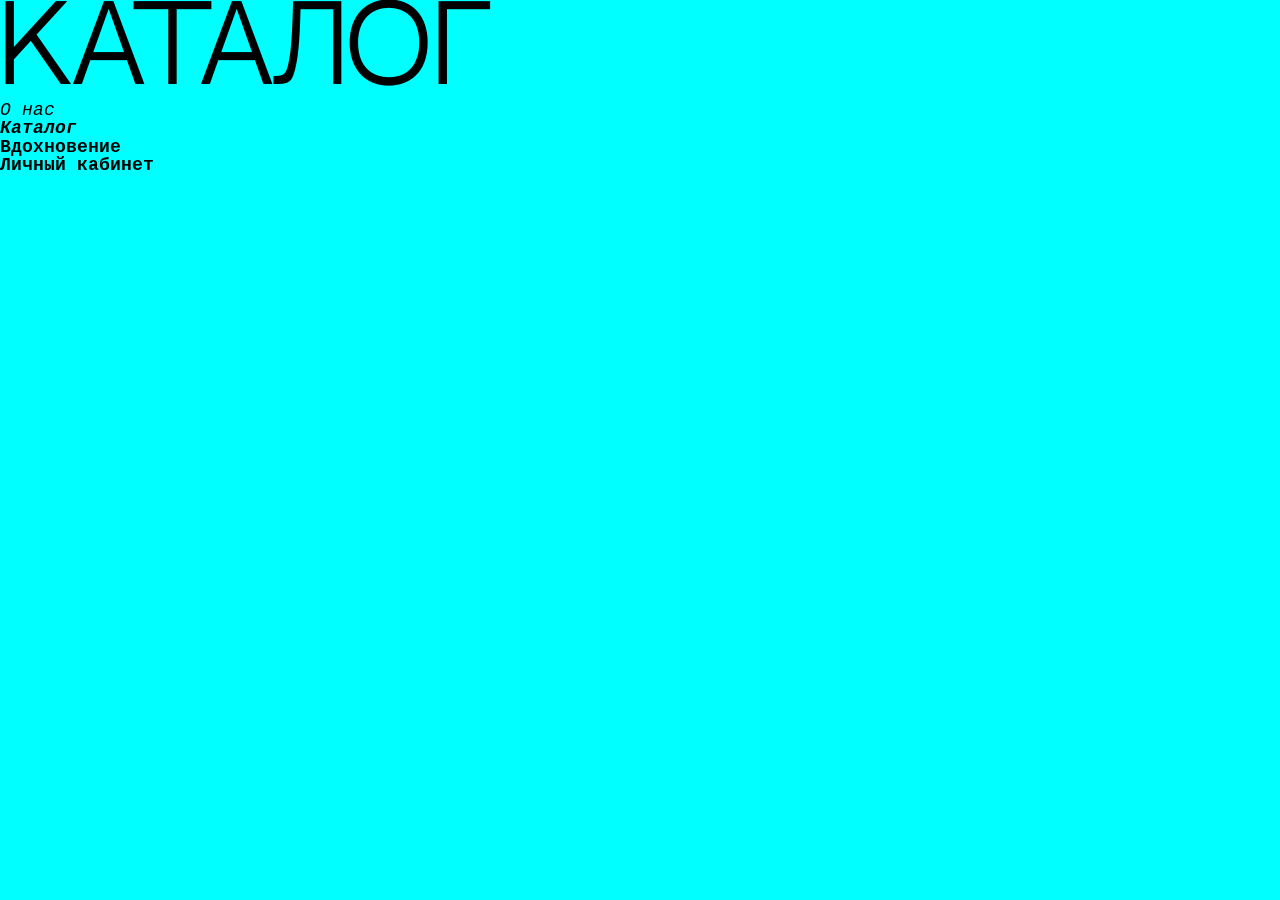
==== index.html @ 0a9f6897 "Initial commit" ====
<!doctype html>
<html lang="ru">
  <head>
    <meta charset="UTF-8" />
    <meta name="viewport" content="width=device-width, initial-scale=1.0" />
    <title>Vintage camera</title>
    <link rel="stylesheet" href="stylesheet/style.css" />
    <script src="javascripts/scripts.js" defer></script>
    <link rel="icon" href="./images/vin_cam_icon.ico" type="image/x-ico" />
    <meta property="og:title" content="вновь" />
    <meta property="og:title" content="website" />
  </head>
  <body>
    <p>Каталог</p>
    <p>О нас</p>
    <p>Каталог</p>
    <p>Вдохновение</p>
    <p>Личный кабинет</p>
  </body>
</html>
---- stylesheet/style.css ----
@import 'reset.css';
@import 'fonts.css';
@import 'layout.css';
@import 'adaptive.css';
@import 'animation.css';
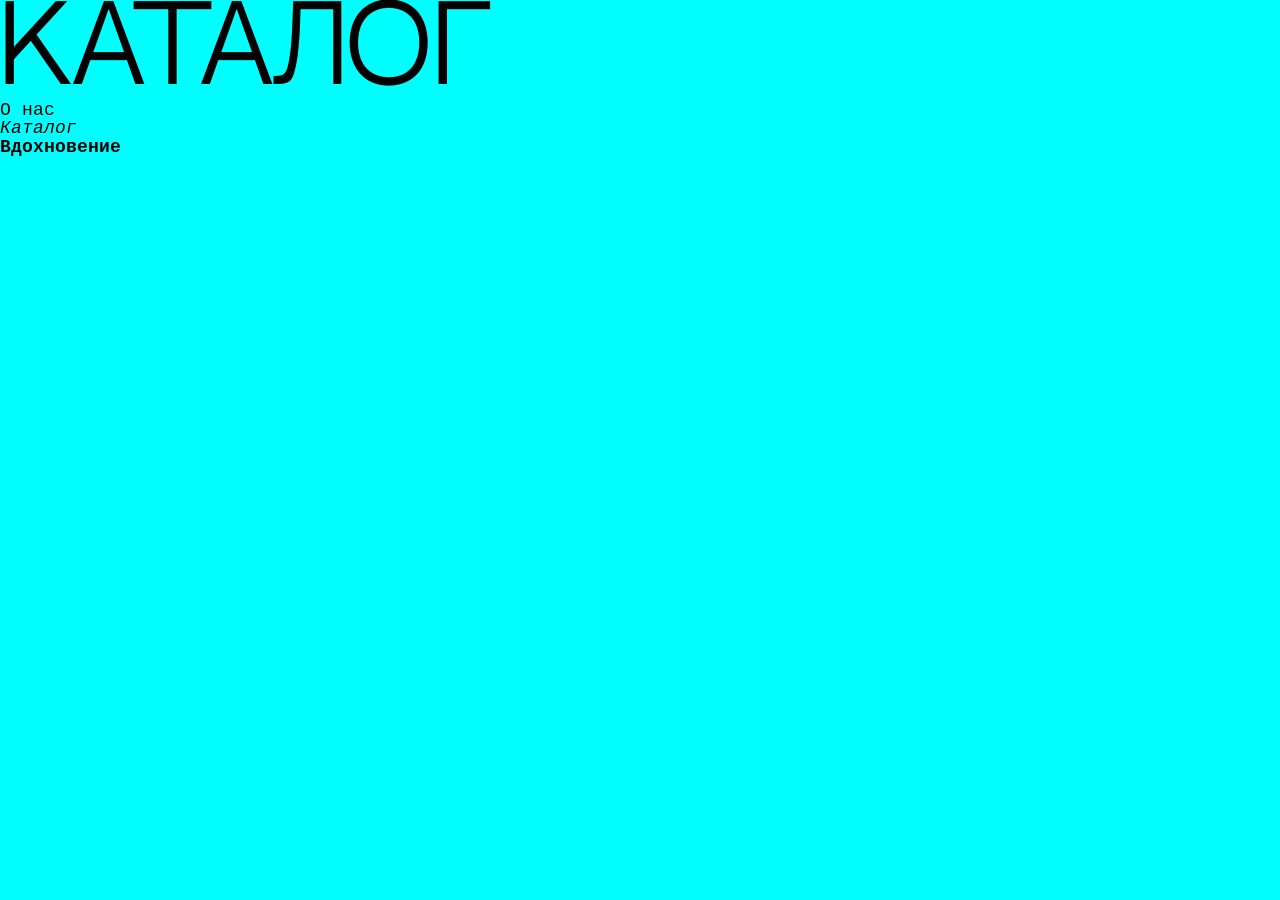
==== commit 834af64d: "." ====
--- a/index.html
+++ b/index.html
@@ -15,6 +15,5 @@
     <p>О нас</p>
     <p>Каталог</p>
     <p>Вдохновение</p>
-    <p>Личный кабинет</p>
   </body>
 </html>
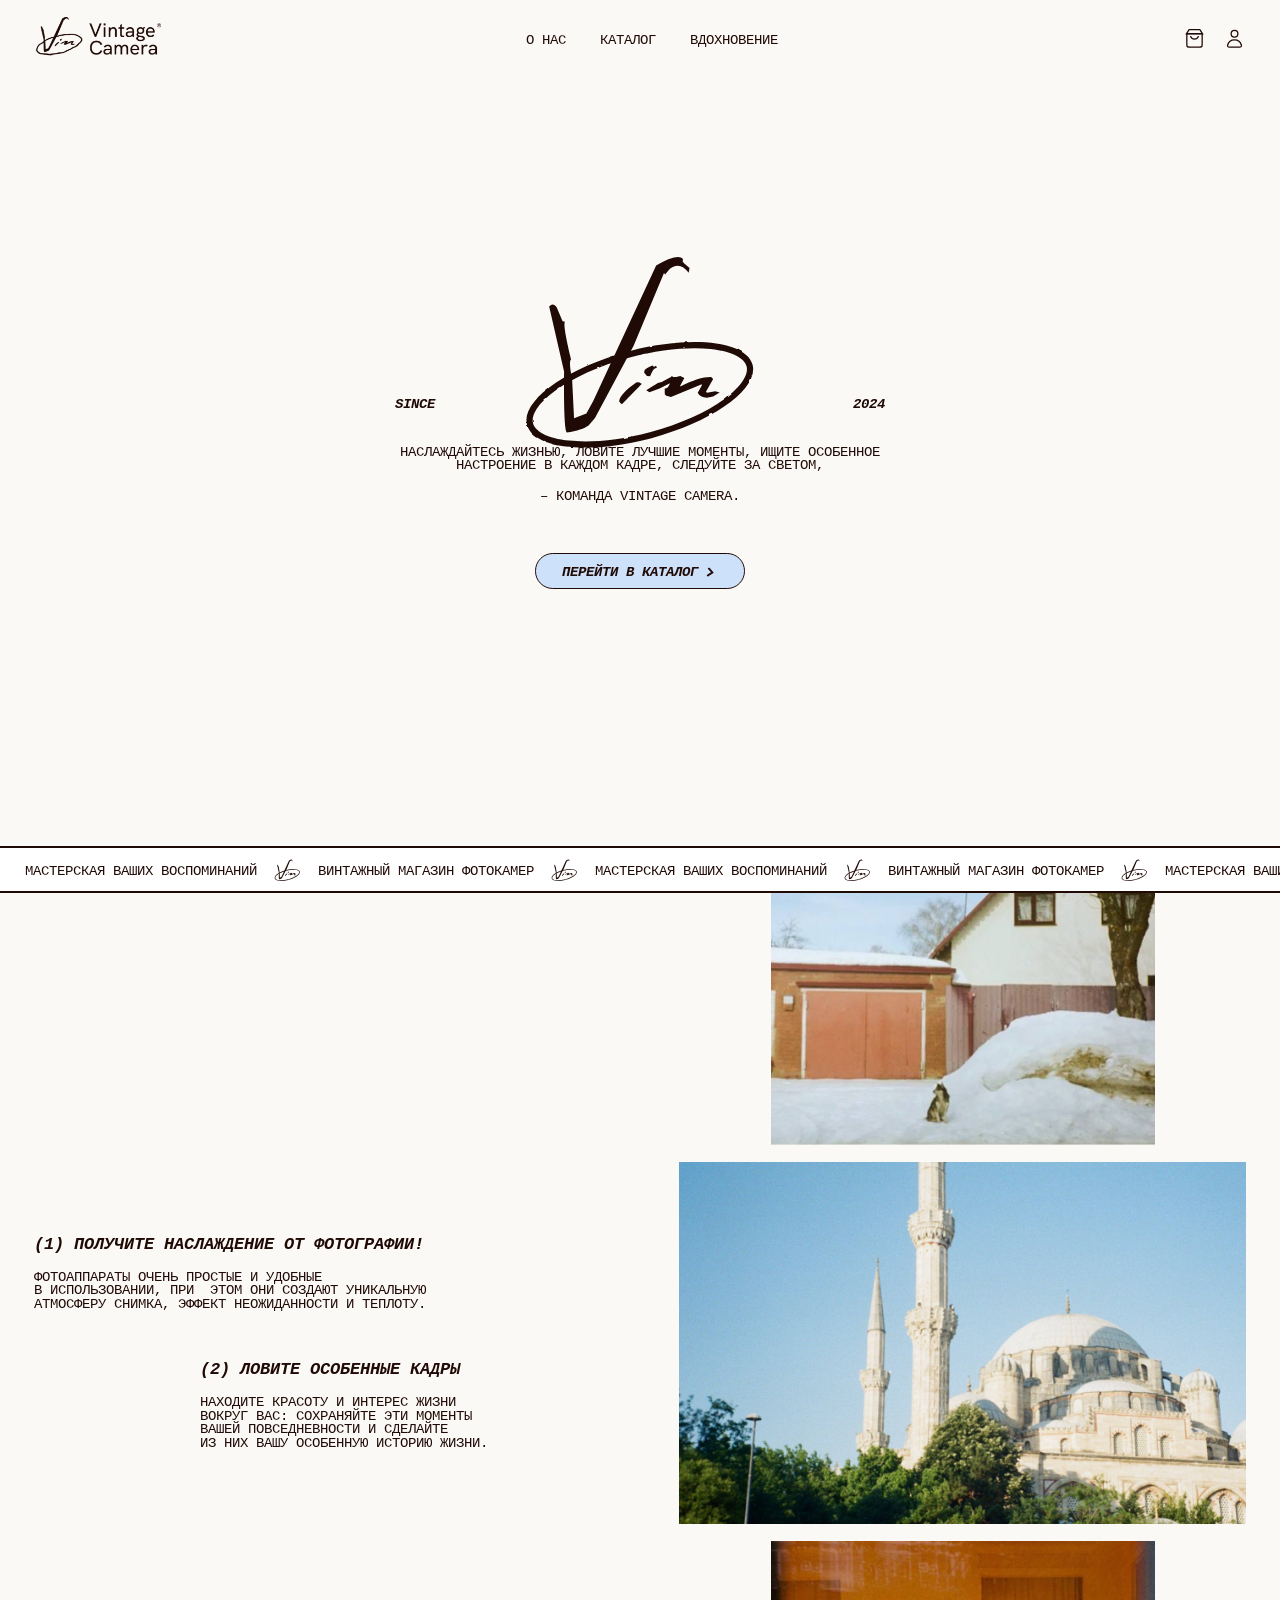
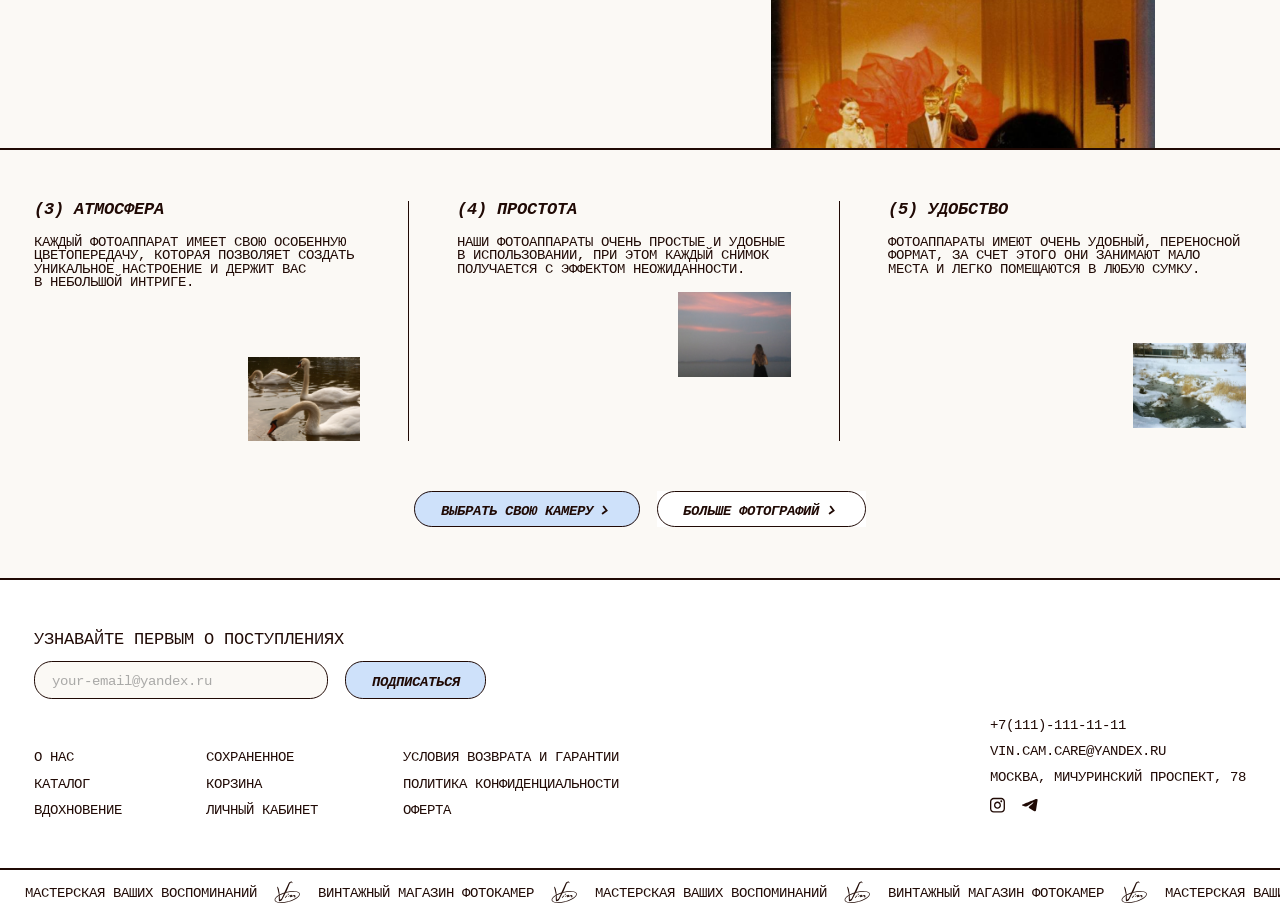
==== commit 93891c7b: "final_1" ====
--- a/index.html
+++ b/index.html
@@ -11,9 +11,251 @@
     <meta property="og:title" content="website" />
   </head>
   <body>
-    <p>Каталог</p>
-    <p>О нас</p>
-    <p>Каталог</p>
-    <p>Вдохновение</p>
+    <nav class="main_menu">
+      <button class="burger_button" type="button" aria-label="Открыть меню">
+        <img class="burger_icon" src="./images/burger_icon.svg" alt="" />
+      </button>
+      <a class="main_logo_link" href="index.html">
+        <img
+          class="icon_main"
+          src="./images/icon_main.svg"
+          alt="Главная страница"
+        />
+      </a>
+      <div class="main_menu_links">
+        <a href="about.html">О НАС</a>
+        <a href="catalog.html">КАТАЛОГ</a>
+        <a href="inspiration.html">ВДОХНОВЕНИЕ</a>
+      </div>
+      <div class="main_menu_icons">
+        <a href="404.html">
+          <img
+            class="shopping_bag"
+            src="./images/shopping_bag.svg"
+            alt="Корзина"
+          />
+        </a>
+        <a href="404.html">
+          <img
+            class="personal_account"
+            src="./images/personal_account.svg"
+            alt="Личный кабинет"
+          />
+        </a>
+      </div>
+      <div class="mobile_menu">
+        <button
+          class="mobile_menu_back"
+          type="button"
+          aria-label="Закрыть меню"
+        >
+          <img class="back_arrow_icon" src="./images/back_icon.svg" alt="" />
+        </button>
+        <a href="about.html">О НАС</a>
+        <a href="catalog.html">КАТАЛОГ</a>
+        <a href="inspiration.html">ВДОХНОВЕНИЕ</a>
+        <a href="404.html">
+          <img
+            class="mobile_account"
+            src="./images/personal_account.svg"
+            alt="Личный кабинет"
+          />
+        </a>
+      </div>
+    </nav>
+    <section class="s_1">
+      <div class="s_1_text_botton_logo">
+        <img
+          class="icon_index_page"
+          src="./images/icon_index_page.svg"
+          alt=""
+        />
+        <div class="s_1_text_botton">
+          <div class="s_1_text">
+            <div class="s_1_year_text">
+              <p class="p_bold_italic">SINCE</p>
+              <p class="p_bold_italic">2024</p>
+            </div>
+            <div>
+              <p class="p_normal">
+                Наслаждайтесь жизнью, ловите лучшие моменты, ищите особенное
+                настроение в каждом кадре, следуйте за светом,
+              </p>
+              <p class="p_normal">– Команда Vintage camera.</p>
+            </div>
+          </div>
+          <a href="catalog.html">
+            <div class="s_1_botton">
+              <p class="p_bold_italic">Перейти в каталог</p>
+              <img class="arrow_to" src="./images/arrow_to.svg" alt="" />
+            </div>
+          </a>
+        </div>
+      </div>
+    </section>
+    <div class="line"></div>
+    <section class="s_2">
+      <div class="running_line">
+        <p class="p_normal">Мастерская ваших воспоминаний</p>
+        <img class="small_icon" src="./images/small_icon.svg" alt="" />
+        <p class="p_normal">Винтажный магазин фотокамер</p>
+        <img class="small_icon" src="./images/small_icon.svg" alt="" />
+      </div>
+    </section>
+    <div class="line"></div>
+    <section class="s_3">
+      <div class="gallery_text">
+        <div class="text_block" id="s2_text_block_1">
+          <h2>(1) Получите наслаждение от&nbsp;фотографии!</h2>
+          <p class="p_normal">
+            Фотоаппараты очень простые и&nbsp;удобные в&nbsp;использовании, при
+            &nbsp;этом&nbsp;они&nbsp;создают уникальную атмосферу снимка, эффект
+            неожиданности и теплоту.
+          </p>
+        </div>
+        <div class="text_block" id="s2_text_block_2">
+          <h2>(2) Ловите особенные кадры</h2>
+          <p class="p_normal">
+            Находите красоту и интерес жизни вокруг&nbsp;вас:&nbsp;сохраняйте
+            эти моменты вашей&nbsp;повседневности&nbsp;и&nbsp;сделайте
+            из&nbsp;них&nbsp;вашу&nbsp;особенную историю жизни.
+          </p>
+        </div>
+      </div>
+      <div class="gallery_images">
+        <div class="image_track">
+          <img src="./images/s3_4.png" alt="" />
+          <img src="./images/s3_5.png" alt="" />
+          <img src="./images/s3_1.png" alt="" />
+          <img src="./images/s3_2.png" alt="" />
+          <img src="./images/s3_3.png" alt="" />
+        </div>
+      </div>
+    </section>
+    <div class="after_s3_content">
+      <div class="overlap_block">
+        <div class="line"></div>
+        <section class="s_4">
+          <div class="s4_full_texts">
+            <div class="s4_text_block_images">
+              <div class="text_block" id="text_block_1">
+                <h2>(3) Атмосфера</h2>
+                <p class="p_normal">
+                  Каждый фотоаппарат имеет свою&nbsp;особенную цветопередачу,
+                  которая позволяет&nbsp;создать уникальное настроение и держит
+                  вас в&nbsp;небольшой интриге.
+                </p>
+              </div>
+              <div class="s4_images">
+                <img src="./images/s4_i_1.png" alt="" />
+              </div>
+            </div>
+            <div class="s4_line"></div>
+            <div class="s4_text_block_images" id="s4_text_block_images_2">
+              <div class="text_block" id="text_block_2">
+                <h2>(4) простота</h2>
+                <p class="p_normal">
+                  наши фотоаппараты очень простые и&nbsp;удобные
+                  в&nbsp;использовании, при этом каждый снимок получается с
+                  эффектом неожиданности.
+                </p>
+              </div>
+              <div class="s4_images s4_i_2">
+                <img src="./images/s4_i_2.png" alt="" />
+              </div>
+            </div>
+            <div class="s4_line"></div>
+            <div class="s4_text_block_images">
+              <div class="text_block" id="text_block_3">
+                <h2>(5) удобство</h2>
+                <p class="p_normal">
+                  Фотоаппараты имеют очень удобный, переносной формат,&nbsp;за
+                  счет этого они занимают мало места&nbsp;и&nbsp;легко
+                  помещаются в&nbsp;любую сумку.
+                </p>
+              </div>
+              <div class="s4_images">
+                <img src="./images/s4_i_3.png" alt="" />
+              </div>
+            </div>
+          </div>
+          <div class="s4_buttons">
+            <a href="catalog.html">
+              <div class="s_4_botton">
+                <p class="p_bold_italic">Выбрать свою камеру</p>
+                <img class="arrow_to" src="./images/arrow_to.svg" alt="" />
+              </div>
+            </a>
+            <a href="inspiration.html">
+              <div class="s_4_botton">
+                <p class="p_bold_italic">больше фотографий</p>
+                <img class="arrow_to" src="./images/arrow_to.svg" alt="" />
+              </div>
+            </a>
+          </div>
+        </section>
+        <div class="line"></div>
+        <section class="s_5">
+          <div class="footer">
+            <div class="full_form">
+              <h2 class="p_404">Узнавайте первым о поступлениях</h2>
+              <form class="email_form" id="emailForm">
+                <input
+                  class="email_input"
+                  type="email"
+                  name="email"
+                  placeholder="your-email@yandex.ru"
+                  required
+                />
+                <button class="email_button" type="submit">ПОДПИСАТЬСЯ</button>
+              </form>
+            </div>
+            <div class="navigation">
+              <div>
+                <a class="p_normal" href="about.html">О нас</a>
+                <a class="p_normal" href="catalog.html">Каталог</a>
+                <a class="p_normal" href="inspiration.html">Вдохновение</a>
+              </div>
+              <div>
+                <a class="p_normal" href="404.html">Сохраненное</a>
+                <a class="p_normal" href="404.html">Корзина</a>
+                <a class="p_normal" href="404.html">Личный кабинет</a>
+              </div>
+              <div>
+                <a class="p_normal" href="404.html"
+                  >Условия возврата и гарантии</a
+                >
+                <a class="p_normal" href="404.html"
+                  >Политика конфиденциальности</a
+                >
+                <a class="p_normal" href="404.html">Оферта</a>
+              </div>
+            </div>
+          </div>
+          <div class="contacts">
+            <a class="p_normal" href="tel:+7(111)-111-11-11"
+              >+7(111)-111-11-11</a
+            >
+            <a class="p_normal" href="404.html">vin.cam.care@yandex.ru</a>
+            <a class="p_normal" href="404.html"
+              >Москва, Мичуринский проспект, 78</a
+            >
+            <div>
+              <a href="404.html"><img src="./images/inst.svg" alt="" /></a>
+              <a href="404.html"><img src="./images/tg.svg" alt="" /></a>
+            </div>
+          </div>
+        </section>
+      </div>
+      <div class="line"></div>
+      <section class="s_2 s_2_footer">
+        <div class="running_line">
+          <p class="p_normal">Мастерская ваших воспоминаний</p>
+          <img class="small_icon" src="./images/small_icon.svg" alt="" />
+          <p class="p_normal">Винтажный магазин фотокамер</p>
+          <img class="small_icon" src="./images/small_icon.svg" alt="" />
+        </div>
+      </section>
+    </div>
   </body>
 </html>
--- a/stylesheet/style.css
+++ b/stylesheet/style.css
@@ -1,5 +1,13 @@
 @import 'reset.css';
 @import 'fonts.css';
-@import 'layout.css';
-@import 'adaptive.css';
+@import 'layout_index.css';
+@import 'layout_catalog.css';
+@import 'layout_404.css';
+@import 'layout_about.css';
+@import 'layout_inspiration.css';
+@import 'adaptive_index.css';
+@import 'adaptive_catalog.css';
+@import 'adaptive_404.css';
+@import 'adaptive_about.css';
+@import 'adaptive_inspiration.css';
 @import 'animation.css';
